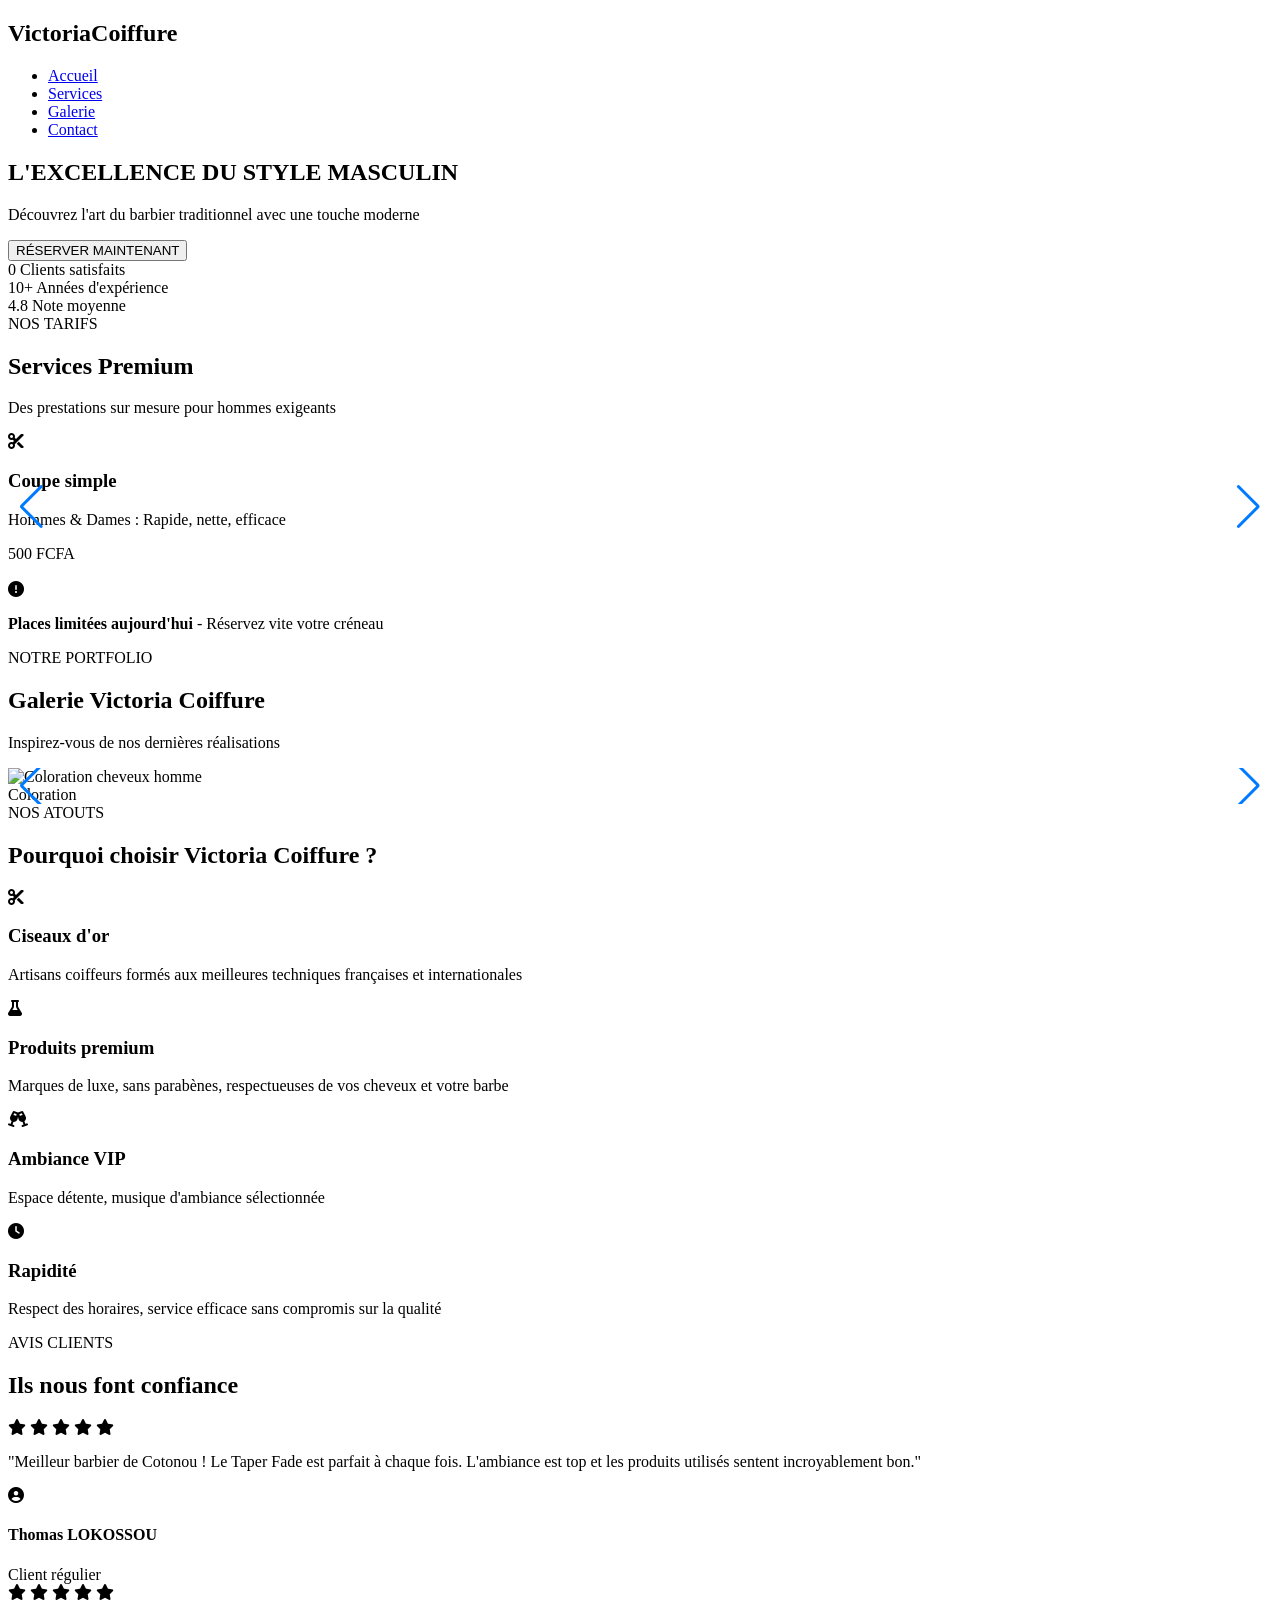
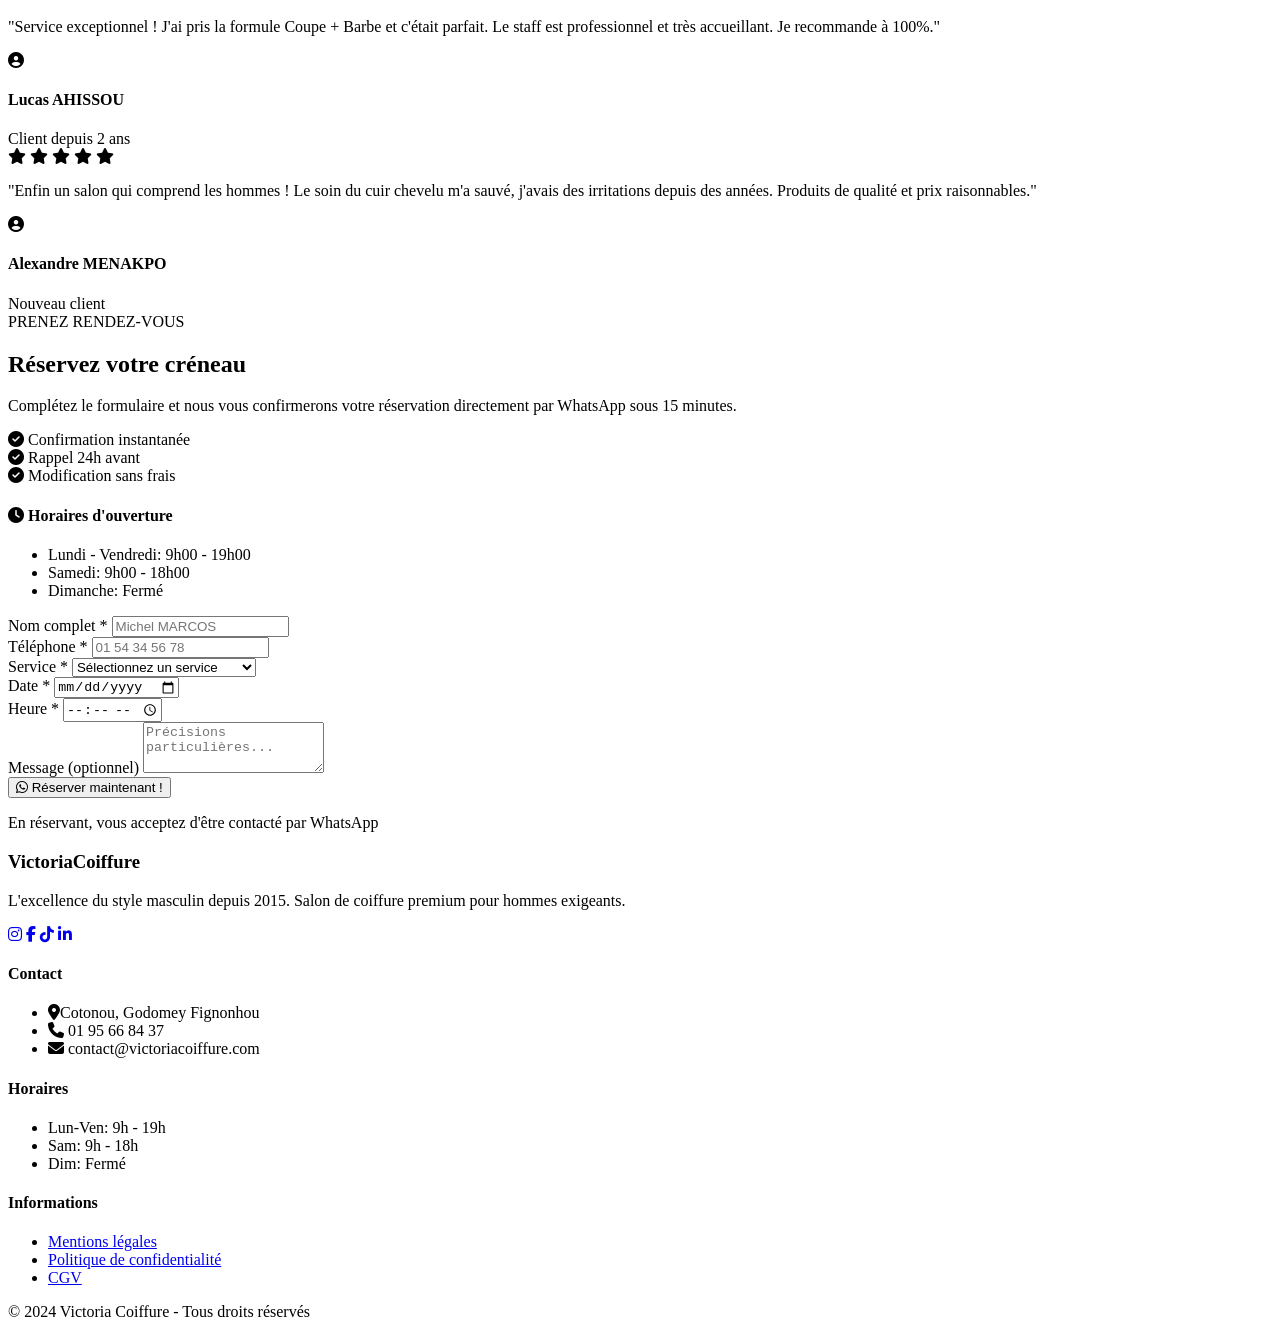
==== index.html @ 443848e0 "Create index.html for Victoria Coiffure website Added a complete HTML structure for the Victoria Coi" ====
<!doctype html>
<html lang="fr">
  <head>
    <meta charset="UTF-8" />
    <meta name="viewport" content="width=device-width, initial-scale=1.0" />
    <title>Victoria Coiffure - Salon de coiffure pour hommes</title>
    <link rel="stylesheet" href="style.css" />
    <link rel="preconnect" href="https://fonts.googleapis.com" />
    <link rel="preconnect" href="https://fonts.gstatic.com" crossorigin />
    <link
      href="https://fonts.googleapis.com/css2?family=Playfair+Display:wght@400;700;900&family=Montserrat:wght@300;400;500;600;700&display=swap"
      rel="stylesheet"
    />
    <link
      rel="stylesheet"
      href="https://cdnjs.cloudflare.com/ajax/libs/font-awesome/6.4.0/css/all.min.css"
    />
    <!-- Swiper CSS -->
    <link
      rel="stylesheet"
      href="https://cdn.jsdelivr.net/npm/swiper@11/swiper-bundle.min.css"
    />
  </head>
  <body>
    <!-- EN-TÊTE / NAVIGATION -->
    <header class="header">
      <div class="container">
        <nav class="navbar">
          <div class="logo">
            <h1>Victoria<span>Coiffure</span></h1>
          </div>
          <ul class="nav-menu">
            <li><a href="#accueil" class="nav-link">Accueil</a></li>
            <li><a href="#services" class="nav-link">Services</a></li>
            <li><a href="#galerie" class="nav-link">Galerie</a></li>
            <li><a href="#contact" class="nav-link">Contact</a></li>
          </ul>
          <div class="hamburger">
            <span class="bar"></span>
            <span class="bar"></span>
            <span class="bar"></span>
          </div>
        </nav>
      </div>
    </header>

    <main>
      <!-- SECTION HERO -->
      <section id="accueil" class="hero">
        <div class="hero-overlay"></div>
        <div class="container hero-content">
          <h2 class="hero-title">L'EXCELLENCE DU STYLE MASCULIN</h2>
          <p class="hero-subtitle">
            Découvrez l'art du barbier traditionnel avec une touche moderne
          </p>
          <div class="hero-buttons">
            <button class="btn btn-primary btn-reservation">
              RÉSERVER MAINTENANT
            </button>
          </div>
          <div class="hero-stats">
            <div class="stat-item">
              <span class="stat-number" id="client-counter">0</span>
              <span class="stat-label">Clients satisfaits</span>
            </div>
            <div class="stat-item">
              <span class="stat-number">10+</span>
              <span class="stat-label">Années d'expérience</span>
            </div>
            <div class="stat-item">
              <span class="stat-number">4.8</span>
              <span class="stat-label">Note moyenne</span>
            </div>
          </div>
        </div>
      </section>

      <!-- SECTION SERVICES - SLIDER -->
      <section id="services" class="services fade-in">
        <div class="container">
          <div class="section-header">
            <span class="section-tag">NOS TARIFS</span>
            <h2 class="section-title">Services <span>Premium</span></h2>
            <p class="section-description">
              Des prestations sur mesure pour hommes exigeants
            </p>
          </div>

          <!-- Slider Services -->
          <div class="swiper services-swiper">
            <div class="swiper-wrapper">
              <div class="swiper-slide">
                <div class="service-card">
                  <div class="service-icon">
                    <i class="fas fa-cut"></i>
                  </div>
                  <h3>Coupe simple</h3>
                  <p>Hommes & Dames : Rapide, nette, efficace</p>
                  <div class="service-price">500 FCFA</div>
                  <!-- <span class="service-duration">45 min</span> -->
                </div>
              </div>

              <div class="swiper-slide">
                <div class="service-card">
                  <div class="service-icon">
                    <i class="fas fa-arrow-up"></i>
                  </div>
                  <h3>Coupe complexe</h3>
                  <p>Hommes : Dégradé précis, style travaillé</p>
                  <div class="service-price">1.000 FCFA</div>
                  <!-- <span class="service-duration">50 min</span> -->
                </div>
              </div>

              <div class="swiper-slide">
                <div class="service-card">
                  <div class="service-icon">
                    <i class="fas fa-beard"></i>
                  </div>
                  <h3>Coupe complexe</h3>
                  <p>Dames : Dégradé précis, style travaillé</p>
                  <div class="service-price">1.500 FCFA</div>
                  <!-- <span class="service-duration">30 min</span> -->
                </div>
              </div>

              <div class="swiper-slide">
                <div class="service-card">
                  <div class="service-icon">
                    <i class="fas fa-spa"></i>
                  </div>
                  <h3>Barbe complète</h3>
                  <p>Taille, modelage, soin premium</p>
                  <div class="service-price">300 FCFA - 500 FCFA</div>
                  <!-- <span class="service-duration">20 min</span> -->
                </div>
              </div>

              <div class="swiper-slide">
                <div class="service-card">
                  <div class="service-icon">
                    <i class="fas fa-paint-brush"></i>
                  </div>
                  <h3>Coupe Enfant</h3>
                  <p>Douce, rapide, ludique</p>
                  <div class="service-price">300 FCFA</div>
                  <!-- <span class="service-duration">1h</span> -->
                </div>
              </div>

              <div class="swiper-slide">
                <div class="service-card">
                  <div class="service-icon">
                    <i class="fas fa-paint-brush"></i>
                  </div>
                  <h3>Coloration de cheveux</h3>
                  <p>Teinte : Blanc, Or, Noire, etc</p>
                  <div class="service-price">A partir de 500 FCFA</div>
                  <!-- <span class="service-duration">1h</span> -->
                </div>
              </div>

              <div class="swiper-slide">
                <div class="service-card featured">
                  <div class="service-badge">Attention</div>
                  <div class="service-icon">
                    <i class="fas fa-crown"></i>
                  </div>
                  <h3>Coiffure à domicile</h3>
                  <p>Frais de déplacemment vers client</p>
                  <div class="service-price">2.000 FCFA</div>
                  <!-- <span class="service-duration">1h 30</span> -->
                </div>
              </div>
            </div>
            <!-- Pagination et navigation -->
            <div class="swiper-pagination services-pagination"></div>
            <div class="swiper-button-next services-next"></div>
            <div class="swiper-button-prev services-prev"></div>
          </div>

          <div class="urgency-banner">
            <i class="fas fa-exclamation-circle"></i>
            <p>
              <strong>Places limitées aujourd'hui</strong> - Réservez vite votre
              créneau
            </p>
          </div>
        </div>
      </section>

      <!-- SECTION GALERIE - SLIDER -->
      <section id="galerie" class="gallery fade-in">
        <div class="container">
          <div class="section-header">
            <span class="section-tag">NOTRE PORTFOLIO</span>
            <h2 class="section-title">
              Galerie <span>Victoria Coiffure</span>
            </h2>
            <p class="section-description">
              Inspirez-vous de nos dernières réalisations
            </p>
          </div>

          <!-- Slider Galerie -->
          <div class="swiper gallery-swiper">
            <div class="swiper-wrapper">
              <div class="swiper-slide">
                <div class="gallery-item">
                  <img src="victoria.jpg" alt="Coloration cheveux homme" />
                  <div class="gallery-overlay">
                    <span>Coloration</span>
                  </div>
                </div>
              </div>

              <div class="swiper-slide">
                <div class="gallery-item">
                  <img
                    src="https://images.unsplash.com/photo-1503951914875-452162b0f3f1?ixlib=rb-4.0.3&ixid=M3wxMjA3fDB8MHxwaG90by1wYWdlfHx8fGVufDB8fHx8fA%3D%3D&auto=format&fit=crop&w=870&q=80"
                    alt="Coupe dégradé"
                  />
                  <div class="gallery-overlay">
                    <span>Coupe dégradé</span>
                  </div>
                </div>
              </div>

              <div class="swiper-slide">
                <div class="gallery-item">
                  <img
                    src="https://images.unsplash.com/photo-1599351431202-1e0f0137899a?ixlib=rb-4.0.3&ixid=M3wxMjA3fDB8MHxwaG90by1wYWdlfHx8fGVufDB8fHx8fA%3D%3D&auto=format&fit=crop&w=688&q=80"
                    alt="Coupe classique homme"
                  />
                  <div class="gallery-overlay">
                    <span>Taper Fade</span>
                  </div>
                </div>
              </div>

              <div class="swiper-slide">
                <div class="gallery-item">
                  <img
                    src="https://images.unsplash.com/photo-1621605815971-fbc98d665033?ixlib=rb-4.0.3&ixid=M3wxMjA3fDB8MHxwaG90by1wYWdlfHx8fGVufDB8fHx8fA%3D%3D&auto=format&fit=crop&w=870&q=80"
                    alt="Taille de barbe"
                  />
                  <div class="gallery-overlay">
                    <span>Taille barbe</span>
                  </div>
                </div>
              </div>

              <div class="swiper-slide">
                <div class="gallery-item">
                  <img
                    src="https://images.unsplash.com/photo-1585747860715-2ba37e788b70?ixlib=rb-4.0.3&ixid=M3wxMjA3fDB8MHxwaG90by1wYWdlfHx8fGVufDB8fHx8fA%3D%3D&auto=format&fit=crop&w=874&q=80"
                    alt="Rasage traditionnel"
                  />
                  <div class="gallery-overlay">
                    <span>Rasage traditionnel</span>
                  </div>
                </div>
              </div>

              <div class="swiper-slide">
                <div class="gallery-item">
                  <img
                    src="https://images.unsplash.com/photo-1517832207067-4db24a2ae47c?ixlib=rb-4.0.3&ixid=M3wxMjA3fDB8MHxwaG90by1wYWdlfHx8fGVufDB8fHx8fA%3D%3D&auto=format&fit=crop&w=870&q=80"
                    alt="Soin cheveux"
                  />
                  <div class="gallery-overlay">
                    <span>Soin premium</span>
                  </div>
                </div>
              </div>
            </div>
            <!-- Pagination et navigation -->
            <div class="swiper-pagination gallery-pagination"></div>
            <div class="swiper-button-next gallery-next"></div>
            <div class="swiper-button-prev gallery-prev"></div>
          </div>
        </div>
      </section>

      <!-- SECTION POURQUOI NOUS -->
      <section class="why-us fade-in">
        <div class="container">
          <div class="section-header">
            <span class="section-tag">NOS ATOUTS</span>
            <h2 class="section-title">
              Pourquoi choisir <span>Victoria Coiffure ?</span>
            </h2>
          </div>
          <div class="advantages-grid">
            <div class="advantage-card">
              <div class="advantage-icon">
                <i class="fas fa-cut"></i>
              </div>
              <h3>Ciseaux d'or</h3>
              <p>
                Artisans coiffeurs formés aux meilleures techniques françaises
                et internationales
              </p>
            </div>
            <div class="advantage-card">
              <div class="advantage-icon">
                <i class="fas fa-flask"></i>
              </div>
              <h3>Produits premium</h3>
              <p>
                Marques de luxe, sans parabènes, respectueuses de vos cheveux et
                votre barbe
              </p>
            </div>
            <div class="advantage-card">
              <div class="advantage-icon">
                <i class="fas fa-champagne-glasses"></i>
              </div>
              <h3>Ambiance VIP</h3>
              <p>Espace détente, musique d'ambiance sélectionnée</p>
            </div>
            <div class="advantage-card">
              <div class="advantage-icon">
                <i class="fas fa-clock"></i>
              </div>
              <h3>Rapidité</h3>
              <p>
                Respect des horaires, service efficace sans compromis sur la
                qualité
              </p>
            </div>
          </div>
        </div>
      </section>

      <!-- SECTION TÉMOIGNAGES -->
      <section class="testimonials fade-in">
        <div class="container">
          <div class="section-header">
            <span class="section-tag">AVIS CLIENTS</span>
            <h2 class="section-title">Ils nous <span>font confiance</span></h2>
          </div>
          <div class="testimonials-grid">
            <div class="testimonial-card">
              <div class="testimonial-rating">
                <i class="fas fa-star"></i>
                <i class="fas fa-star"></i>
                <i class="fas fa-star"></i>
                <i class="fas fa-star"></i>
                <i class="fas fa-star"></i>
              </div>
              <p class="testimonial-text">
                "Meilleur barbier de Cotonou ! Le Taper Fade est parfait à
                chaque fois. L'ambiance est top et les produits utilisés sentent
                incroyablement bon."
              </p>
              <div class="testimonial-author">
                <div class="author-avatar">
                  <i class="fas fa-user-circle"></i>
                </div>
                <div class="author-info">
                  <h4>Thomas LOKOSSOU</h4>
                  <span>Client régulier</span>
                </div>
              </div>
            </div>
            <div class="testimonial-card">
              <div class="testimonial-rating">
                <i class="fas fa-star"></i>
                <i class="fas fa-star"></i>
                <i class="fas fa-star"></i>
                <i class="fas fa-star"></i>
                <i class="fas fa-star"></i>
              </div>
              <p class="testimonial-text">
                "Service exceptionnel ! J'ai pris la formule Coupe + Barbe et
                c'était parfait. Le staff est professionnel et très accueillant.
                Je recommande à 100%."
              </p>
              <div class="testimonial-author">
                <div class="author-avatar">
                  <i class="fas fa-user-circle"></i>
                </div>
                <div class="author-info">
                  <h4>Lucas AHISSOU</h4>
                  <span>Client depuis 2 ans</span>
                </div>
              </div>
            </div>
            <div class="testimonial-card">
              <div class="testimonial-rating">
                <i class="fas fa-star"></i>
                <i class="fas fa-star"></i>
                <i class="fas fa-star"></i>
                <i class="fas fa-star"></i>
                <i class="fas fa-star"></i>
              </div>
              <p class="testimonial-text">
                "Enfin un salon qui comprend les hommes ! Le soin du cuir
                chevelu m'a sauvé, j'avais des irritations depuis des années.
                Produits de qualité et prix raisonnables."
              </p>
              <div class="testimonial-author">
                <div class="author-avatar">
                  <i class="fas fa-user-circle"></i>
                </div>
                <div class="author-info">
                  <h4>Alexandre MENAKPO</h4>
                  <span>Nouveau client</span>
                </div>
              </div>
            </div>
          </div>
        </div>
      </section>

      <!-- SECTION FORMULAIRE DE RÉSERVATION -->
      <section id="contact" class="booking fade-in">
        <div class="container">
          <div class="booking-container">
            <div class="booking-info">
              <span class="section-tag">PRENEZ RENDEZ-VOUS</span>
              <h2 class="booking-title">Réservez <span>votre créneau</span></h2>
              <p class="booking-description">
                Complétez le formulaire et nous vous confirmerons votre
                réservation directement par WhatsApp sous 15 minutes.
              </p>
              <div class="booking-features">
                <div class="feature">
                  <i class="fas fa-check-circle"></i>
                  <span>Confirmation instantanée</span>
                </div>
                <div class="feature">
                  <i class="fas fa-check-circle"></i>
                  <span>Rappel 24h avant</span>
                </div>
                <div class="feature">
                  <i class="fas fa-check-circle"></i>
                  <span>Modification sans frais</span>
                </div>
              </div>
              <div class="booking-hours">
                <h4><i class="fas fa-clock"></i> Horaires d'ouverture</h4>
                <ul>
                  <li><span>Lundi - Vendredi:</span> 9h00 - 19h00</li>
                  <li><span>Samedi:</span> 9h00 - 18h00</li>
                  <li><span>Dimanche:</span> Fermé</li>
                </ul>
              </div>
            </div>
            <div class="booking-form-container">
              <form id="bookingForm" class="booking-form">
                <div class="form-group">
                  <label for="name">Nom complet *</label>
                  <input
                    type="text"
                    id="name"
                    name="name"
                    placeholder="Michel MARCOS"
                  />
                  <div class="error-message" id="nameError"></div>
                </div>
                <div class="form-group">
                  <label for="phone">Téléphone *</label>
                  <input
                    type="tel"
                    id="phone"
                    name="phone"
                    placeholder="01 54 34 56 78"
                  />
                  <div class="error-message" id="phoneError"></div>
                </div>
                <div class="form-group">
                  <label for="service">Service *</label>
                  <select id="service" name="service">
                    <option value="">Sélectionnez un service</option>
                    <option value="Coupe Simple">Coupe Simple</option>
                    <option value="Coupe Complexe - Homme">
                      Coupe Complexe - Homme
                    </option>
                    <option value="Coupe Complexe - Dame">
                      Coupe Complexe - Dame
                    </option>
                    <option value="Barbe Complète">Barbe Complète</option>
                    <option value="Coupe Enfant">Coupe Enfant</option>
                    <option value="Coloration">Coloration (Teinte)</option>

                    <option value="Coiffure à domicile">
                      Coiffure à domicile
                    </option>
                  </select>
                  <div class="error-message" id="serviceError"></div>
                </div>
                <div class="form-row">
                  <div class="form-group half">
                    <label for="date">Date *</label>
                    <input type="date" id="date" name="date" />
                    <div class="error-message" id="dateError"></div>
                  </div>
                  <div class="form-group half">
                    <label for="time">Heure *</label>
                    <input type="time" id="time" name="time" />
                    <div class="error-message" id="timeError"></div>
                  </div>
                </div>
                <div class="form-group">
                  <label for="message">Message (optionnel)</label>
                  <textarea
                    id="message"
                    name="message"
                    rows="3"
                    placeholder="Précisions particulières..."
                  ></textarea>
                </div>
                <button type="submit" class="btn btn-primary btn-submit">
                  <i class="fab fa-whatsapp"></i> Réserver maintenant !
                </button>
                <p class="form-note">
                  En réservant, vous acceptez d'être contacté par WhatsApp
                </p>
              </form>
            </div>
          </div>
        </div>
      </section>
    </main>

    <!-- PIED DE PAGE -->
    <footer class="footer">
      <div class="container">
        <div class="footer-content">
          <div class="footer-col">
            <div class="footer-logo">
              <h3>Victoria<span>Coiffure</span></h3>
            </div>
            <p class="footer-description">
              L'excellence du style masculin depuis 2015. Salon de coiffure
              premium pour hommes exigeants.
            </p>
            <div class="social-links">
              <a href="#" class="social-link"
                ><i class="fab fa-instagram"></i
              ></a>
              <a href="#" class="social-link"
                ><i class="fab fa-facebook-f"></i
              ></a>
              <a href="#" class="social-link"><i class="fab fa-tiktok"></i></a>
              <a href="#" class="social-link"
                ><i class="fab fa-linkedin-in"></i
              ></a>
            </div>
          </div>
          <div class="footer-col">
            <h4>Contact</h4>
            <ul class="footer-contact">
              <li>
                <i class="fas fa-map-marker-alt"></i>Cotonou, Godomey Fignonhou
              </li>
              <li><i class="fas fa-phone"></i> 01 95 66 84 37</li>
              <li>
                <i class="fas fa-envelope"></i> contact@victoriacoiffure.com
              </li>
            </ul>
          </div>
          <div class="footer-col">
            <h4>Horaires</h4>
            <ul class="footer-hours">
              <li><span>Lun-Ven:</span> 9h - 19h</li>
              <li><span>Sam:</span> 9h - 18h</li>
              <li><span>Dim:</span> Fermé</li>
            </ul>
          </div>
          <div class="footer-col">
            <h4>Informations</h4>
            <ul class="footer-links">
              <li><a href="#">Mentions légales</a></li>
              <li><a href="#">Politique de confidentialité</a></li>
              <li><a href="#">CGV</a></li>
            </ul>
          </div>
        </div>
        <div class="footer-bottom">
          <p>&copy; 2024 Victoria Coiffure - Tous droits réservés</p>
        </div>
      </div>
    </footer>

    <!-- Swiper JS -->
    <script src="https://cdn.jsdelivr.net/npm/swiper@11/swiper-bundle.min.js"></script>
    <script src="script.js"></script>
  </body>
</html>
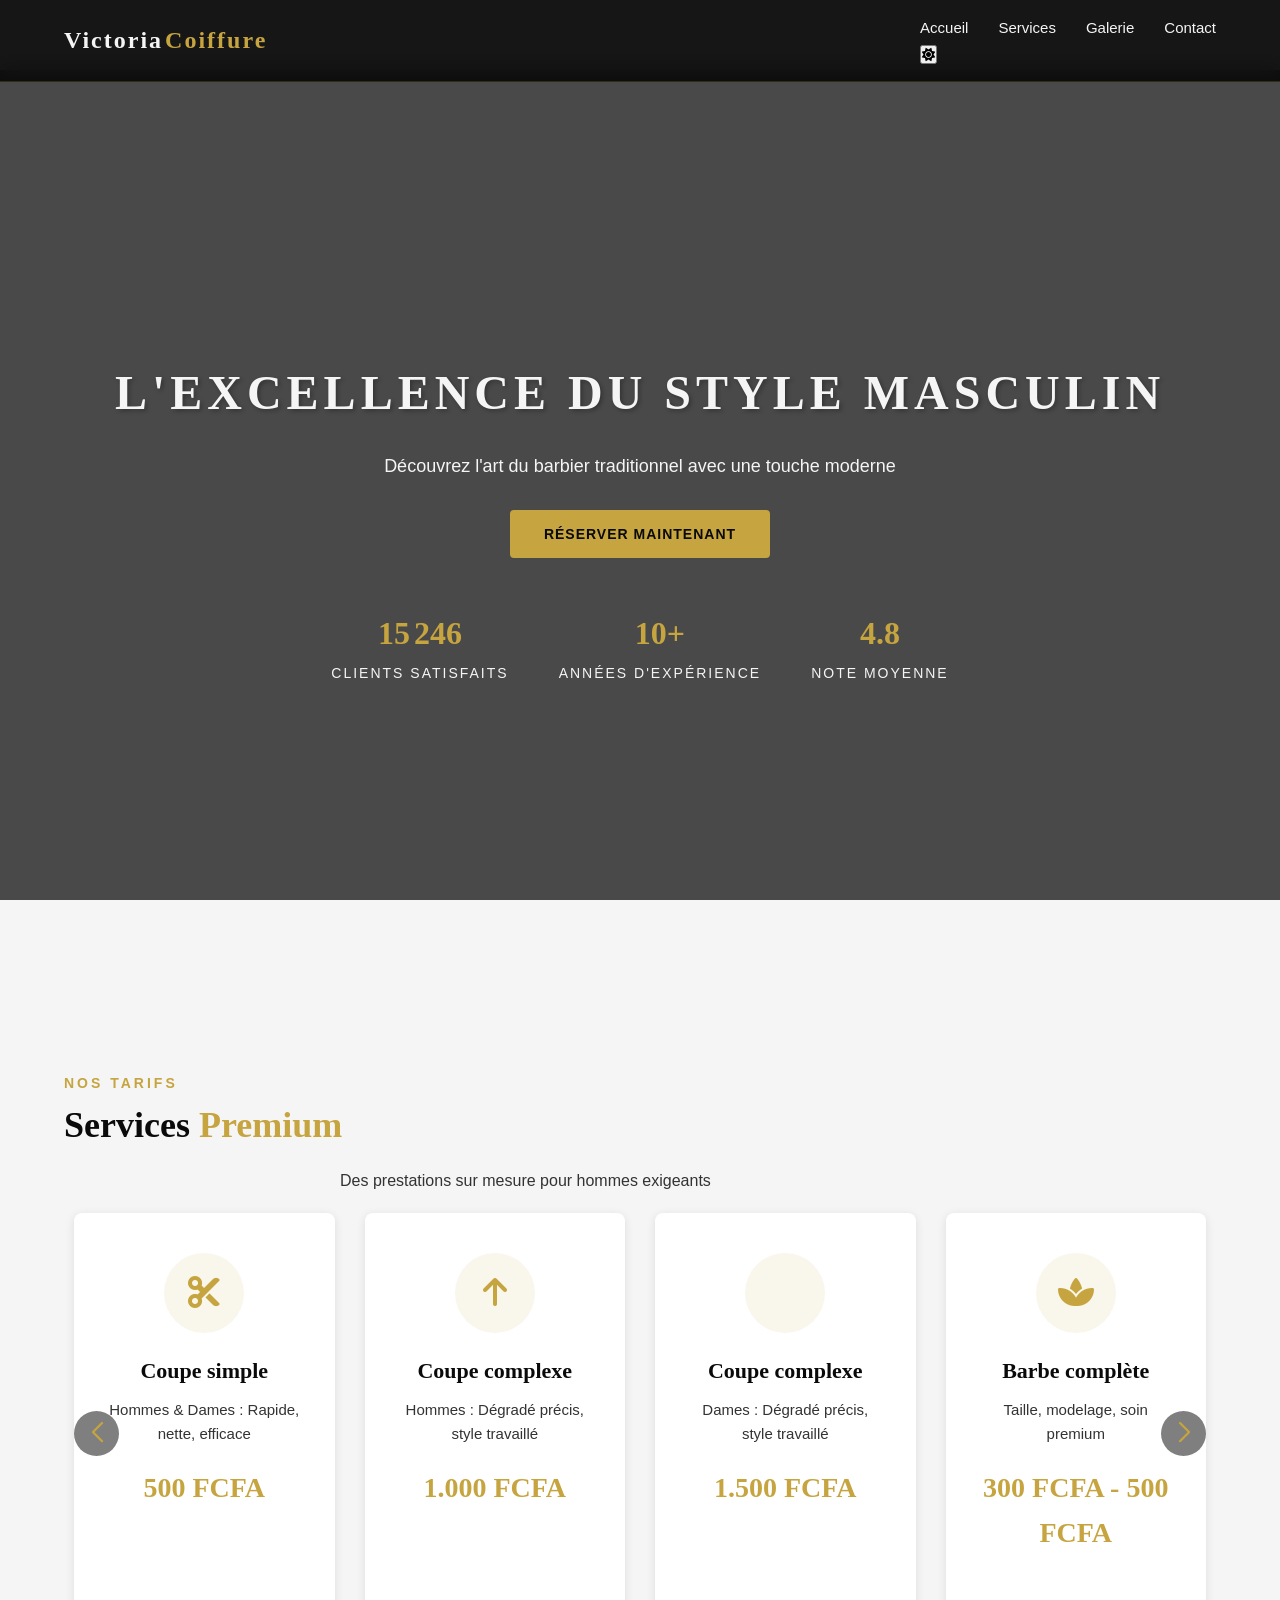
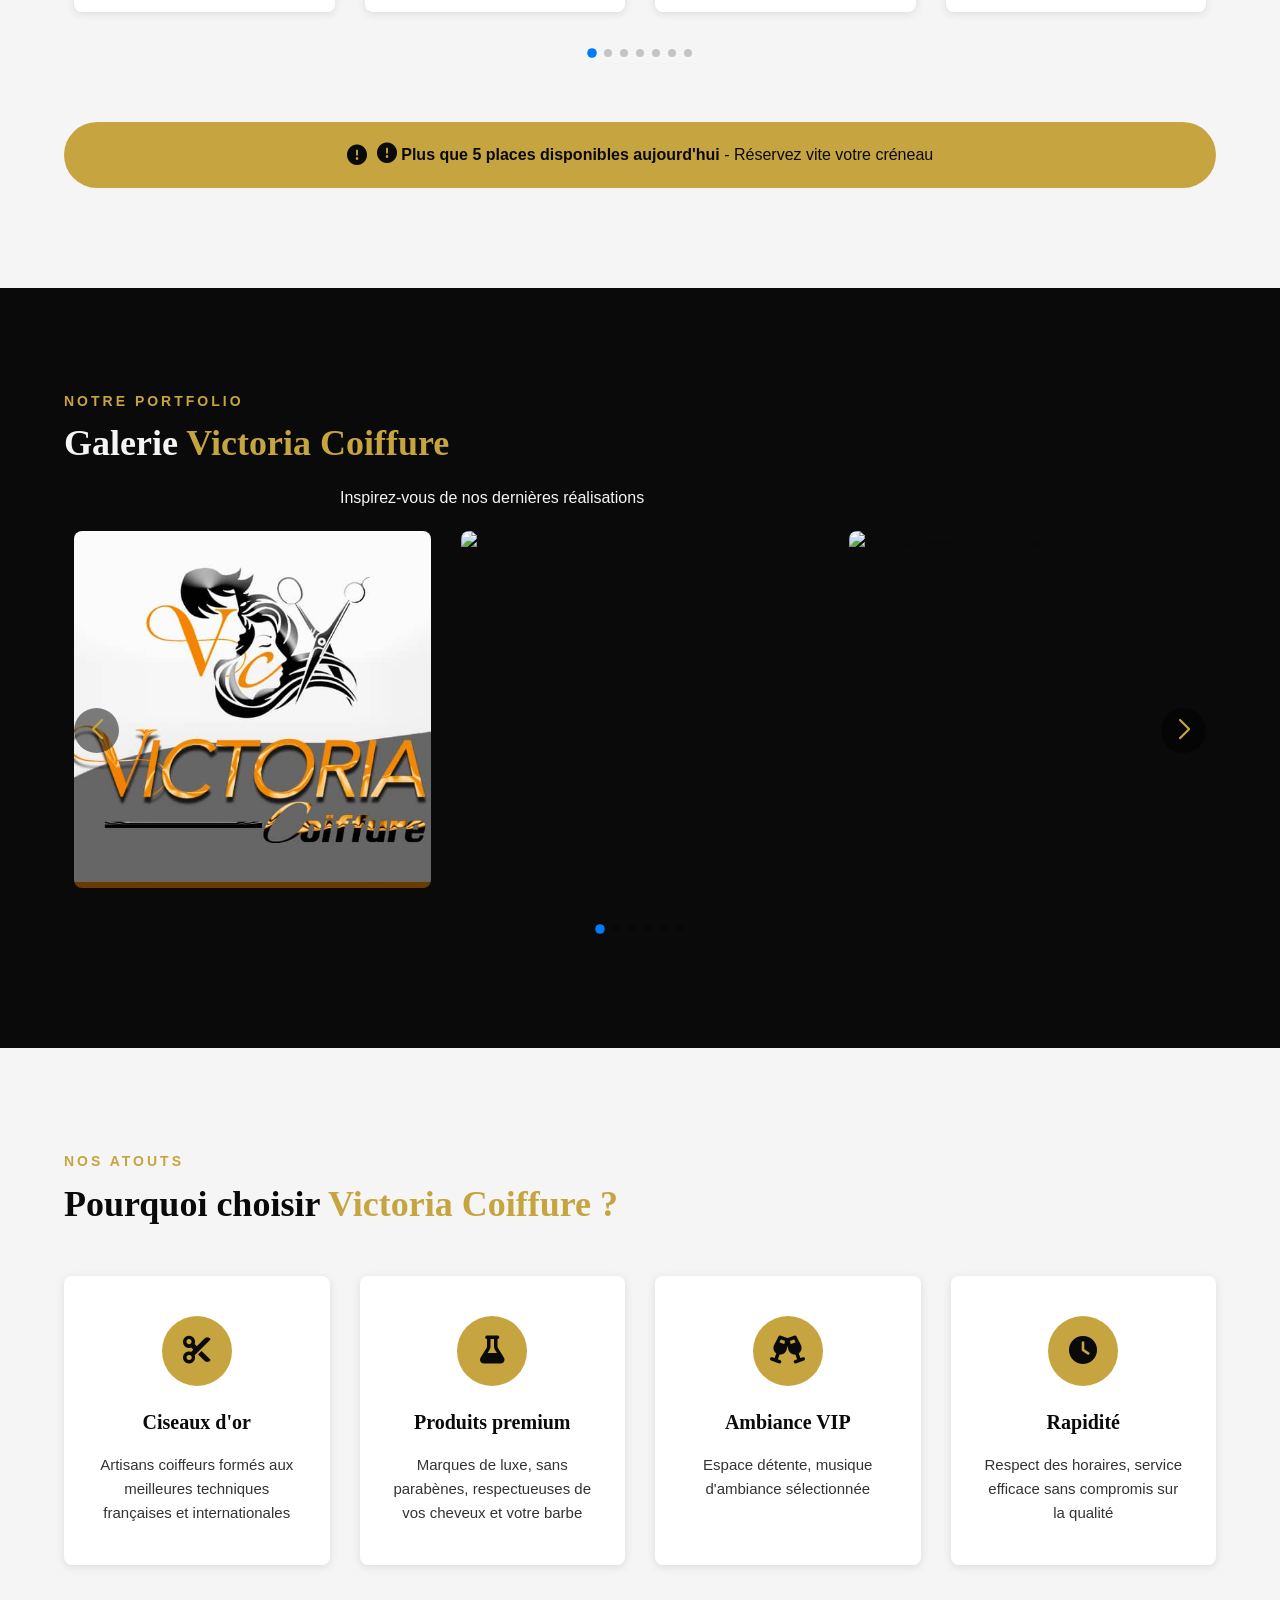
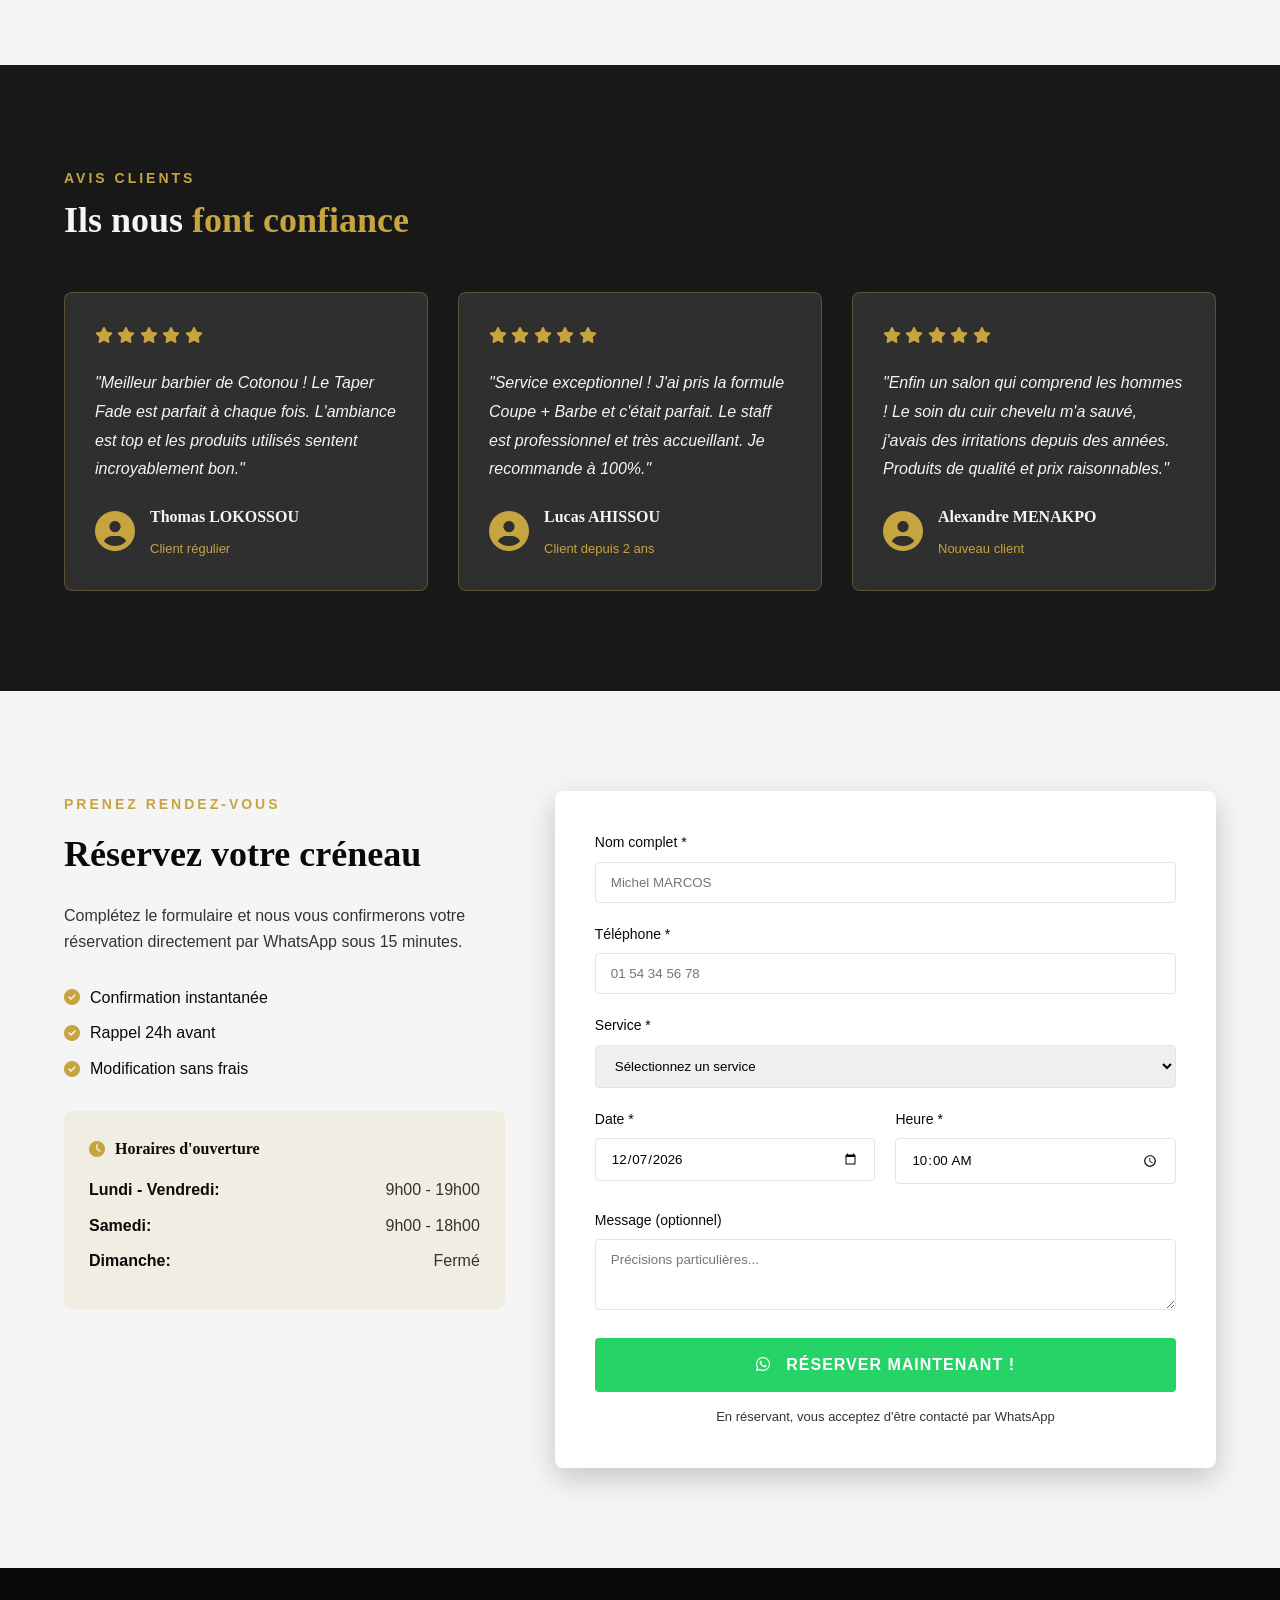
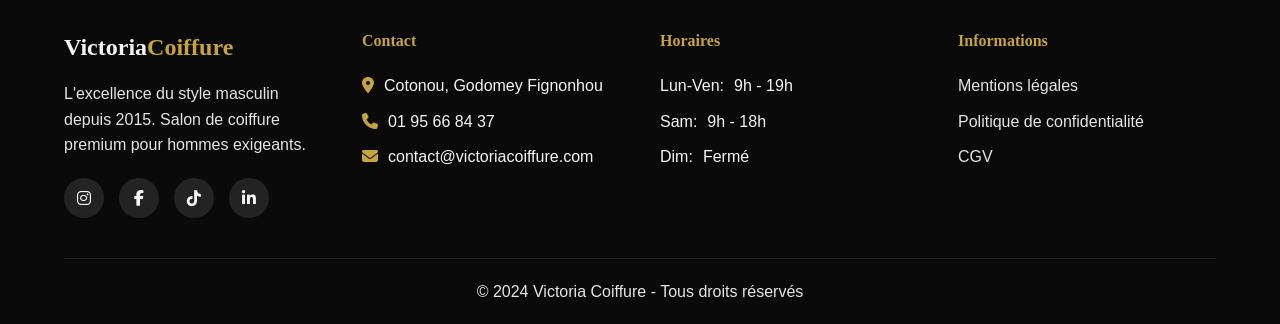
==== commit e2556747: "Implement theme toggle and restructure navigation Added theme toggle functionality and updated navig" ====
--- a/index.html
+++ b/index.html
@@ -1,6 +1,13 @@
 <!doctype html>
 <html lang="fr">
   <head>
+    <script>
+      (function () {
+        var saved = localStorage.getItem("theme");
+        var theme = saved || (window.matchMedia && window.matchMedia("(prefers-color-scheme: light)").matches ? "light" : "dark");
+        document.documentElement.setAttribute("data-theme", theme);
+      })();
+    </script>
     <meta charset="UTF-8" />
     <meta name="viewport" content="width=device-width, initial-scale=1.0" />
     <title>Victoria Coiffure - Salon de coiffure pour hommes</title>
@@ -29,16 +36,26 @@
           <div class="logo">
             <h1>Victoria<span>Coiffure</span></h1>
           </div>
-          <ul class="nav-menu">
-            <li><a href="#accueil" class="nav-link">Accueil</a></li>
-            <li><a href="#services" class="nav-link">Services</a></li>
-            <li><a href="#galerie" class="nav-link">Galerie</a></li>
-            <li><a href="#contact" class="nav-link">Contact</a></li>
-          </ul>
-          <div class="hamburger">
-            <span class="bar"></span>
-            <span class="bar"></span>
-            <span class="bar"></span>
+          <div class="nav-right">
+            <ul class="nav-menu">
+              <li><a href="#accueil" class="nav-link">Accueil</a></li>
+              <li><a href="#services" class="nav-link">Services</a></li>
+              <li><a href="#galerie" class="nav-link">Galerie</a></li>
+              <li><a href="#contact" class="nav-link">Contact</a></li>
+            </ul>
+            <button
+              class="theme-toggle"
+              id="themeToggle"
+              type="button"
+              aria-label="Basculer le thème clair/sombre"
+            >
+              <i class="fas fa-sun"></i>
+            </button>
+            <div class="hamburger">
+              <span class="bar"></span>
+              <span class="bar"></span>
+              <span class="bar"></span>
+            </div>
           </div>
         </nav>
       </div>
--- a/style.css
+++ b/style.css
@@ -0,0 +1,1029 @@
+/* VARIABLES & RESET */
+:root {
+    --black: #0A0A0A;
+    --black-light: #1A1A1A;
+    --white: #F5F5F5;
+    --white-dark: #E5E5E5;
+    --gold: #C6A43F;
+    --gold-light: #D4B15C;
+    --gold-dark: #A88932;
+    --gray: #333333;
+    --gray-light: #4A4A4A;
+    
+    --font-title: 'Playfair Display', serif;
+    --font-text: 'Montserrat', sans-serif;
+    
+    --shadow-sm: 0 2px 10px rgba(0,0,0,0.1);
+    --shadow-md: 0 5px 20px rgba(0,0,0,0.15);
+    --shadow-lg: 0 10px 30px rgba(0,0,0,0.2);
+    --shadow-gold: 0 5px 20px rgba(198, 164, 63, 0.3);
+    
+    --transition: all 0.3s ease;
+}
+
+* {
+    margin: 0;
+    padding: 0;
+    box-sizing: border-box;
+}
+
+html {
+    scroll-behavior: smooth;
+}
+
+body {
+    font-family: var(--font-text);
+    color: var(--black);
+    background-color: var(--white);
+    line-height: 1.6;
+    overflow-x: hidden;
+}
+
+.container {
+    width: 90%;
+    max-width: 1200px;
+    margin: 0 auto;
+}
+
+h1, h2, h3, h4, h5, h6 {
+    font-family: var(--font-title);
+    font-weight: 700;
+}
+
+a {
+    text-decoration: none;
+    color: inherit;
+}
+
+ul {
+    list-style: none;
+}
+
+img {
+    max-width: 100%;
+    height: auto;
+    display: block;
+}
+
+/* UTILITAIRES */
+.btn {
+    display: inline-block;
+    padding: 14px 32px;
+    border-radius: 4px;
+    font-weight: 600;
+    text-transform: uppercase;
+    letter-spacing: 1px;
+    font-size: 14px;
+    transition: var(--transition);
+    border: none;
+    cursor: pointer;
+    font-family: var(--font-text);
+}
+
+.btn-primary {
+    background-color: var(--gold);
+    color: var(--black);
+    border: 2px solid var(--gold);
+}
+
+.btn-primary:hover {
+    background-color: transparent;
+    color: var(--gold);
+    border: 2px solid var(--gold);
+}
+
+.section-tag {
+    display: inline-block;
+    font-size: 14px;
+    font-weight: 600;
+    text-transform: uppercase;
+    letter-spacing: 3px;
+    color: var(--gold);
+    margin-bottom: 10px;
+    font-family: var(--font-text);
+}
+
+.section-title {
+    font-size: 36px;
+    margin-bottom: 20px;
+    color: var(--black);
+    line-height: 1.2;
+}
+
+.section-title span {
+    color: var(--gold);
+}
+
+.section-description {
+    color: var(--gray);
+    max-width: 600px;
+    margin: 0 auto;
+}
+
+/* EN-TÊTE */
+.header {
+    position: fixed;
+    top: 0;
+    left: 0;
+    width: 100%;
+    background-color: rgba(10, 10, 10, 0.95);
+    backdrop-filter: blur(10px);
+    z-index: 1000;
+    padding: 15px 0;
+    border-bottom: 1px solid rgba(198, 164, 63, 0.2);
+}
+
+.navbar {
+    display: flex;
+    justify-content: space-between;
+    align-items: center;
+}
+
+.logo h1 {
+    font-size: 24px;
+    font-weight: 900;
+    color: var(--white);
+    letter-spacing: 2px;
+}
+
+.logo span {
+    color: var(--gold);
+    margin-left: 2px;
+}
+
+.nav-menu {
+    display: flex;
+    gap: 30px;
+}
+
+.nav-link {
+    color: var(--white);
+    font-weight: 500;
+    font-size: 15px;
+    transition: var(--transition);
+    position: relative;
+}
+
+.nav-link:hover {
+    color: var(--gold);
+}
+
+.nav-link::after {
+    content: '';
+    position: absolute;
+    bottom: -5px;
+    left: 0;
+    width: 0;
+    height: 2px;
+    background-color: var(--gold);
+    transition: var(--transition);
+}
+
+.nav-link:hover::after {
+    width: 100%;
+}
+
+.hamburger {
+    display: none;
+    cursor: pointer;
+}
+
+.bar {
+    display: block;
+    width: 25px;
+    height: 3px;
+    margin: 5px auto;
+    background-color: var(--white);
+    transition: var(--transition);
+}
+
+/* HERO SECTION */
+.hero {
+    position: relative;
+    min-height: 100vh;
+    display: flex;
+    align-items: center;
+    justify-content: center;
+    text-align: center;
+    background-image: linear-gradient(rgba(0,0,0,0.7), rgba(0,0,0,0.7)), url('https://images.unsplash.com/photo-1585747860715-2ba37e788b70?ixlib=rb-4.0.3&ixid=M3wxMjA3fDB8MHxwaG90by1wYWdlfHx8fGVufDB8fHx8fA%3D%3D&auto=format&fit=crop&w=874&q=80');
+    background-size: cover;
+    background-position: center;
+    background-attachment: fixed;
+    margin-top: 70px;
+}
+
+.hero-content {
+    position: relative;
+    z-index: 2;
+    padding: 0 20px;
+}
+
+.hero-title {
+    font-size: 48px;
+    font-weight: 900;
+    color: var(--white);
+    margin-bottom: 20px;
+    letter-spacing: 5px;
+    text-shadow: 2px 2px 4px rgba(0,0,0,0.3);
+    animation: fadeInUp 1s ease;
+}
+
+.hero-subtitle {
+    font-size: 18px;
+    color: var(--white);
+    margin-bottom: 30px;
+    opacity: 0.9;
+    animation: fadeInUp 1s ease 0.2s both;
+}
+
+.hero-buttons {
+    animation: fadeInUp 1s ease 0.4s both;
+}
+
+.hero-stats {
+    display: flex;
+    justify-content: center;
+    gap: 50px;
+    margin-top: 50px;
+    animation: fadeInUp 1s ease 0.6s both;
+}
+
+.stat-item {
+    text-align: center;
+}
+
+.stat-number {
+    display: block;
+    font-size: 32px;
+    font-weight: 700;
+    color: var(--gold);
+    font-family: var(--font-title);
+}
+
+.stat-label {
+    color: var(--white);
+    font-size: 14px;
+    text-transform: uppercase;
+    letter-spacing: 2px;
+}
+
+/* SERVICES SECTION */
+.services {
+    padding: 100px 0;
+    background-color: var(--white);
+}
+
+.services-grid {
+    display: grid;
+    grid-template-columns: repeat(auto-fit, minmax(300px, 1fr));
+    gap: 30px;
+    margin-top: 50px;
+}
+
+.service-card {
+    background-color: white;
+    padding: 40px 30px;
+    text-align: center;
+    box-shadow: var(--shadow-sm);
+    transition: var(--transition);
+    position: relative;
+    overflow: hidden;
+    border-radius: 8px;
+}
+
+.service-card:hover {
+    transform: translateY(-10px);
+    box-shadow: var(--shadow-md);
+}
+
+.service-card.featured {
+    border: 2px solid var(--gold);
+    transform: scale(1.02);
+}
+
+.service-card.featured:hover {
+    transform: scale(1.02) translateY(-10px);
+}
+
+.service-badge {
+    position: absolute;
+    top: 20px;
+    right: -30px;
+    background-color: var(--gold);
+    color: var(--black);
+    padding: 8px 30px;
+    font-size: 12px;
+    font-weight: 600;
+    transform: rotate(45deg);
+    text-transform: uppercase;
+    letter-spacing: 2px;
+}
+
+.service-icon {
+    width: 80px;
+    height: 80px;
+    line-height: 80px;
+    border-radius: 50%;
+    background-color: rgba(198, 164, 63, 0.1);
+    margin: 0 auto 20px;
+    font-size: 32px;
+    color: var(--gold);
+    transition: var(--transition);
+}
+
+.service-card:hover .service-icon {
+    background-color: var(--gold);
+    color: var(--black);
+}
+
+.service-card h3 {
+    font-size: 22px;
+    margin-bottom: 10px;
+    color: var(--black);
+}
+
+.service-card p {
+    color: var(--gray);
+    margin-bottom: 20px;
+    font-size: 15px;
+}
+
+.service-price {
+    font-size: 28px;
+    font-weight: 700;
+    color: var(--gold);
+    font-family: var(--font-title);
+    margin-bottom: 5px;
+}
+
+.service-duration {
+    font-size: 14px;
+    color: var(--gray-light);
+    display: block;
+}
+
+.urgency-banner {
+    background-color: var(--gold);
+    color: var(--black);
+    text-align: center;
+    padding: 20px;
+    margin-top: 50px;
+    border-radius: 50px;
+    display: flex;
+    align-items: center;
+    justify-content: center;
+    gap: 10px;
+    font-weight: 500;
+}
+
+.urgency-banner i {
+    font-size: 20px;
+}
+
+/* GALERIE SECTION */
+.gallery {
+    padding: 100px 0;
+    background-color: var(--black);
+}
+
+.gallery .section-title,
+.gallery .section-description {
+    color: var(--white);
+}
+
+.gallery-grid {
+    display: grid;
+    grid-template-columns: repeat(auto-fit, minmax(350px, 1fr));
+    gap: 20px;
+    margin-top: 50px;
+}
+
+.gallery-item {
+    position: relative;
+    overflow: hidden;
+    border-radius: 8px;
+    aspect-ratio: 1;
+    cursor: pointer;
+}
+
+.gallery-item img {
+    width: 100%;
+    height: 100%;
+    object-fit: cover;
+    transition: var(--transition);
+}
+
+.gallery-item:hover img {
+    transform: scale(1.1);
+}
+
+.gallery-overlay {
+    position: absolute;
+    bottom: 0;
+    left: 0;
+    right: 0;
+    background: linear-gradient(to top, rgba(0,0,0,0.8), transparent);
+    padding: 20px;
+    color: var(--white);
+    transform: translateY(100%);
+    transition: var(--transition);
+}
+
+.gallery-item:hover .gallery-overlay {
+    transform: translateY(0);
+}
+
+.gallery-overlay span {
+    font-size: 18px;
+    font-weight: 600;
+    color: var(--gold);
+}
+
+/* WHY US SECTION */
+.why-us {
+    padding: 100px 0;
+    background-color: var(--white);
+}
+
+.advantages-grid {
+    display: grid;
+    grid-template-columns: repeat(auto-fit, minmax(250px, 1fr));
+    gap: 30px;
+    margin-top: 50px;
+}
+
+.advantage-card {
+    text-align: center;
+    padding: 40px 30px;
+    background-color: white;
+    border-radius: 8px;
+    box-shadow: var(--shadow-sm);
+    transition: var(--transition);
+}
+
+.advantage-card:hover {
+    transform: translateY(-5px);
+    box-shadow: var(--shadow-md);
+}
+
+.advantage-icon {
+    width: 70px;
+    height: 70px;
+    line-height: 70px;
+    border-radius: 50%;
+    background-color: var(--gold);
+    color: var(--black);
+    font-size: 28px;
+    margin: 0 auto 20px;
+}
+
+.advantage-card h3 {
+    font-size: 20px;
+    margin-bottom: 15px;
+    color: var(--black);
+}
+
+.advantage-card p {
+    color: var(--gray);
+    font-size: 15px;
+}
+
+/* TESTIMONIALS SECTION */
+.testimonials {
+    padding: 100px 0;
+    background: linear-gradient(rgba(0,0,0,0.9), rgba(0,0,0,0.9)), url('https://images.unsplash.com/photo-1585747860715-2ba37e788b70?ixlib=rb-4.0.3&ixid=M3wxMjA3fDB8MHxwaG90by1wYWdlfHx8fGVufDB8fHx8fA%3D%3D&auto=format&fit=crop&w=874&q=80');
+    background-size: cover;
+    background-position: center;
+    background-attachment: fixed;
+}
+
+.testimonials .section-title,
+.testimonials .section-description {
+    color: var(--white);
+}
+
+.testimonials-grid {
+    display: grid;
+    grid-template-columns: repeat(auto-fit, minmax(300px, 1fr));
+    gap: 30px;
+    margin-top: 50px;
+}
+
+.testimonial-card {
+    background-color: rgba(255,255,255,0.1);
+    backdrop-filter: blur(10px);
+    padding: 30px;
+    border-radius: 8px;
+    border: 1px solid rgba(198, 164, 63, 0.3);
+    transition: var(--transition);
+}
+
+.testimonial-card:hover {
+    transform: translateY(-5px);
+    border-color: var(--gold);
+}
+
+.testimonial-rating {
+    color: var(--gold);
+    margin-bottom: 20px;
+}
+
+.testimonial-text {
+    color: var(--white);
+    font-style: italic;
+    margin-bottom: 20px;
+    line-height: 1.8;
+}
+
+.testimonial-author {
+    display: flex;
+    align-items: center;
+    gap: 15px;
+}
+
+.author-avatar i {
+    font-size: 40px;
+    color: var(--gold);
+}
+
+.author-info h4 {
+    color: var(--white);
+    margin-bottom: 5px;
+}
+
+.author-info span {
+    color: var(--gold);
+    font-size: 13px;
+}
+
+/* BOOKING SECTION */
+.booking {
+    padding: 100px 0;
+    background-color: var(--white);
+}
+
+.booking-container {
+    display: grid;
+    grid-template-columns: 1fr 1.5fr;
+    gap: 50px;
+    align-items: start;
+}
+
+.booking-title {
+    font-size: 36px;
+    margin-bottom: 20px;
+    color: var(--black);
+}
+
+.booking-description {
+    color: var(--gray);
+    margin-bottom: 30px;
+}
+
+.booking-features {
+    margin-bottom: 30px;
+}
+
+.feature {
+    display: flex;
+    align-items: center;
+    gap: 10px;
+    margin-bottom: 10px;
+}
+
+.feature i {
+    color: var(--gold);
+}
+
+.booking-hours {
+    background-color: rgba(198, 164, 63, 0.1);
+    padding: 25px;
+    border-radius: 8px;
+}
+
+.booking-hours h4 {
+    display: flex;
+    align-items: center;
+    gap: 10px;
+    margin-bottom: 15px;
+    color: var(--black);
+}
+
+.booking-hours h4 i {
+    color: var(--gold);
+}
+
+.booking-hours ul li {
+    display: flex;
+    justify-content: space-between;
+    margin-bottom: 10px;
+    color: var(--gray);
+}
+
+.booking-hours ul li span {
+    font-weight: 600;
+    color: var(--black);
+}
+
+.booking-form-container {
+    background-color: white;
+    padding: 40px;
+    border-radius: 8px;
+    box-shadow: var(--shadow-lg);
+}
+
+.booking-form .form-group {
+    margin-bottom: 20px;
+}
+
+.booking-form label {
+    display: block;
+    margin-bottom: 8px;
+    font-weight: 500;
+    color: var(--black);
+    font-size: 14px;
+}
+
+.booking-form input,
+.booking-form select,
+.booking-form textarea {
+    width: 100%;
+    padding: 12px 15px;
+    border: 1px solid var(--white-dark);
+    border-radius: 4px;
+    font-family: var(--font-text);
+    transition: var(--transition);
+}
+
+.booking-form input:focus,
+.booking-form select:focus,
+.booking-form textarea:focus {
+    outline: none;
+    border-color: var(--gold);
+    box-shadow: var(--shadow-gold);
+}
+
+.booking-form .form-row {
+    display: grid;
+    grid-template-columns: 1fr 1fr;
+    gap: 20px;
+}
+
+.btn-submit {
+    width: 100%;
+    padding: 16px;
+    font-size: 16px;
+    background-color: #25D366;
+    border: 2px solid #25D366;
+    color: white;
+}
+
+.btn-submit:hover {
+    background-color: transparent;
+    color: #25D366;
+}
+
+.btn-submit i {
+    margin-right: 10px;
+}
+
+.form-note {
+    text-align: center;
+    margin-top: 15px;
+    font-size: 13px;
+    color: var(--gray);
+}
+
+.error-message {
+    color: #dc3545;
+    font-size: 13px;
+    margin-top: 5px;
+}
+
+input.error,
+select.error,
+textarea.error {
+    border-color: #dc3545;
+}
+
+/* FOOTER */
+.footer {
+    background-color: var(--black);
+    color: var(--white);
+    padding: 60px 0 0;
+}
+
+.footer-content {
+    display: grid;
+    grid-template-columns: repeat(auto-fit, minmax(200px, 1fr));
+    gap: 40px;
+    margin-bottom: 40px;
+}
+
+.footer-logo h3 {
+    font-size: 24px;
+    margin-bottom: 15px;
+}
+
+.footer-logo span {
+    color: var(--gold);
+}
+
+.footer-description {
+    color: var(--white-dark);
+    margin-bottom: 20px;
+    line-height: 1.6;
+}
+
+.social-links {
+    display: flex;
+    gap: 15px;
+}
+
+.social-link {
+    display: flex;
+    align-items: center;
+    justify-content: center;
+    width: 40px;
+    height: 40px;
+    border-radius: 50%;
+    background-color: rgba(255,255,255,0.1);
+    color: var(--white);
+    transition: var(--transition);
+}
+
+.social-link:hover {
+    background-color: var(--gold);
+    color: var(--black);
+}
+
+.footer-col h4 {
+    margin-bottom: 20px;
+    color: var(--gold);
+}
+
+.footer-contact li,
+.footer-hours li,
+.footer-links li {
+    margin-bottom: 10px;
+    display: flex;
+    align-items: flex-start;
+    gap: 10px;
+}
+
+.footer-contact i {
+    color: var(--gold);
+    margin-top: 4px;
+}
+
+.footer-links a {
+    color: var(--white-dark);
+    transition: var(--transition);
+}
+
+.footer-links a:hover {
+    color: var(--gold);
+    padding-left: 5px;
+}
+
+.footer-bottom {
+    border-top: 1px solid rgba(255,255,255,0.1);
+    padding: 20px 0;
+    text-align: center;
+    color: var(--white-dark);
+}
+
+/* ANIMATIONS */
+@keyframes fadeInUp {
+    from {
+        opacity: 0;
+        transform: translateY(30px);
+    }
+    to {
+        opacity: 1;
+        transform: translateY(0);
+    }
+}
+
+.fade-in {
+    opacity: 0;
+    transform: translateY(30px);
+    transition: opacity 0.6s ease, transform 0.6s ease;
+}
+
+.fade-in.active {
+    opacity: 1;
+    transform: translateY(0);
+}
+
+/* RESPONSIVE DESIGN */
+@media (max-width: 992px) {
+    .booking-container {
+        grid-template-columns: 1fr;
+    }
+    
+    .hero-title {
+        font-size: 42px;
+    }
+}
+
+@media (max-width: 768px) {
+    .hamburger {
+        display: block;
+    }
+    
+    .hamburger.active .bar:nth-child(2) {
+        opacity: 0;
+    }
+    
+    .hamburger.active .bar:nth-child(1) {
+        transform: translateY(8px) rotate(45deg);
+    }
+    
+    .hamburger.active .bar:nth-child(3) {
+        transform: translateY(-8px) rotate(-45deg);
+    }
+    
+    .nav-menu {
+        position: fixed;
+        left: -100%;
+        top: 80px;
+        gap: 0;
+        flex-direction: column;
+        background-color: var(--black);
+        width: 100%;
+        text-align: center;
+        transition: var(--transition);
+        padding: 30px 0;
+        box-shadow: 0 10px 30px rgba(0,0,0,0.2);
+    }
+    
+    .nav-link {
+        margin: 16px 0;
+    }
+    
+    .nav-menu.active {
+        left: 0;
+    }
+    
+    .hero-title {
+        font-size: 36px;
+        letter-spacing: 3px;
+    }
+    
+    .hero-stats {
+        flex-direction: column;
+        gap: 20px;
+    }
+    
+    .section-title {
+        font-size: 28px;
+    }
+    
+    .gallery-grid {
+        grid-template-columns: 1fr;
+    }
+    
+    .booking-form .form-row {
+        grid-template-columns: 1fr;
+        gap: 0;
+    }
+    
+    .footer-content {
+        grid-template-columns: 1fr;
+        text-align: center;
+    }
+    
+    .social-links {
+        justify-content: center;
+    }
+    
+    .footer-contact li,
+    .footer-hours li {
+        justify-content: center;
+    }
+}
+
+@media (max-width: 480px) {
+    .hero-title {
+        font-size: 28px;
+    }
+    
+    .btn {
+        padding: 12px 24px;
+        font-size: 13px;
+    }
+    
+    .service-card {
+        padding: 30px 20px;
+    }
+    
+    .booking-form-container {
+        padding: 25px;
+    }
+} 
+
+/* ========== STYLES POUR LES SLIDERS SWIPER ========== */
+
+/* Slider Services */
+.services-swiper {
+    width: 100%;
+    padding: 20px 10px 60px !important;
+    margin: 0 auto;
+}
+
+.services-swiper .swiper-slide {
+    height: auto;
+    display: flex;
+}
+
+.services-swiper .service-card {
+    width: 100%;
+    height: 100%;
+    margin: 0;
+}
+
+/* Slider Galerie */
+.gallery-swiper {
+    width: 100%;
+    padding: 20px 10px 60px !important;
+    margin: 0 auto;
+}
+
+.gallery-swiper .swiper-slide {
+    height: auto;
+    display: flex;
+}
+
+.gallery-swiper .gallery-item {
+    width: 100%;
+    height: 100%;
+    margin: 0;
+}
+
+/* Pagination personnalisée */
+.swiper-pagination-bullet {
+    width: 12px;
+    height: 12px;
+    background-color: var(--white-dark);
+    opacity: 0.5;
+    transition: var(--transition);
+}
+
+.swiper-pagination-bullet-active {
+    background-color: var(--gold);
+    opacity: 1;
+    transform: scale(1.2);
+}
+
+/* Boutons de navigation */
+.swiper-button-next,
+.swiper-button-prev {
+    color: var(--gold) !important;
+    background-color: rgba(0, 0, 0, 0.5);
+    width: 45px !important;
+    height: 45px !important;
+    border-radius: 50%;
+    transition: var(--transition);
+}
+
+.swiper-button-next:hover,
+.swiper-button-prev:hover {
+    background-color: var(--gold);
+    color: var(--black) !important;
+}
+
+.swiper-button-next:after,
+.swiper-button-prev:after {
+    font-size: 20px !important;
+    font-weight: bold;
+}
+
+/* Responsive pour les sliders */
+@media (max-width: 768px) {
+    .services-swiper {
+        padding: 20px 10px 50px !important;
+    }
+    
+    .gallery-swiper {
+        padding: 20px 10px 50px !important;
+    }
+    
+    .swiper-button-next,
+    .swiper-button-prev {
+        width: 35px !important;
+        height: 35px !important;
+    }
+    
+    .swiper-button-next:after,
+    .swiper-button-prev:after {
+        font-size: 16px !important;
+    }
+}
+
+@media (max-width: 480px) {
+    .swiper-button-next,
+    .swiper-button-prev {
+        display: none !important;
+    }
+}
